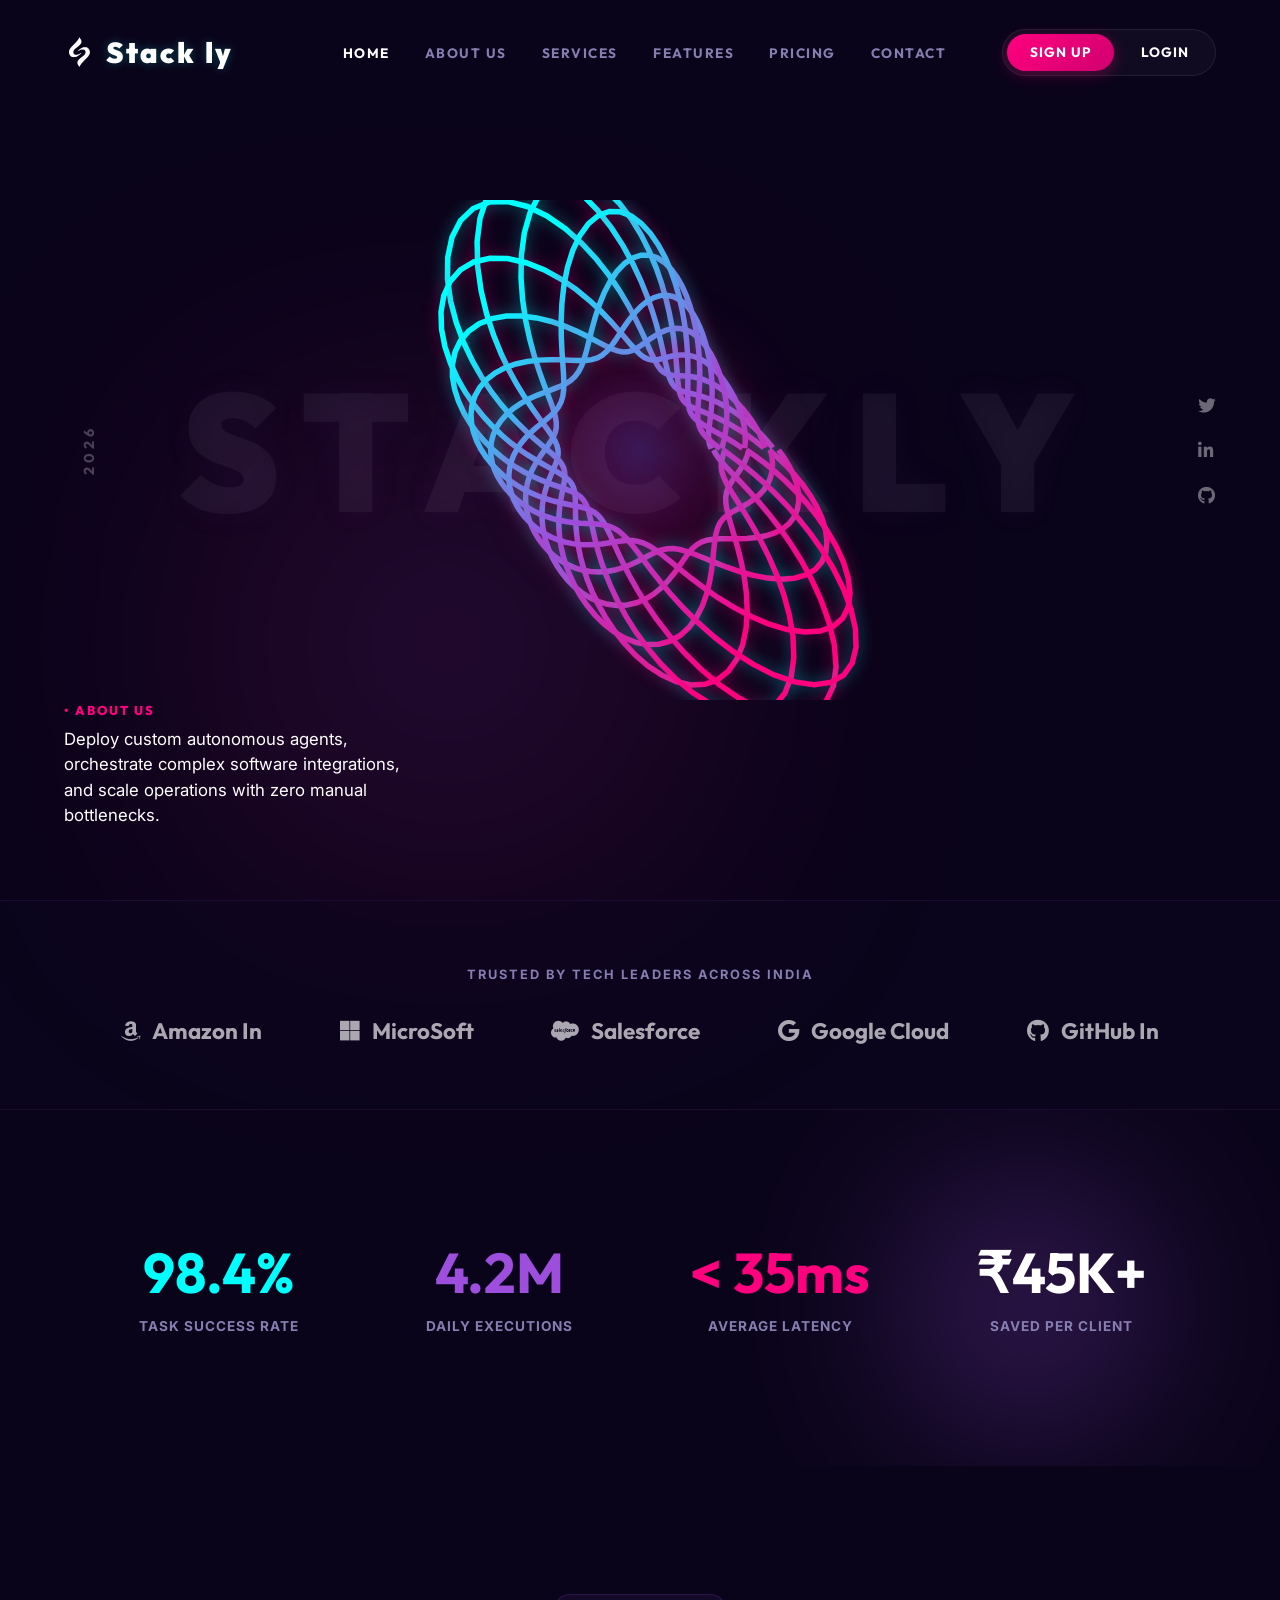
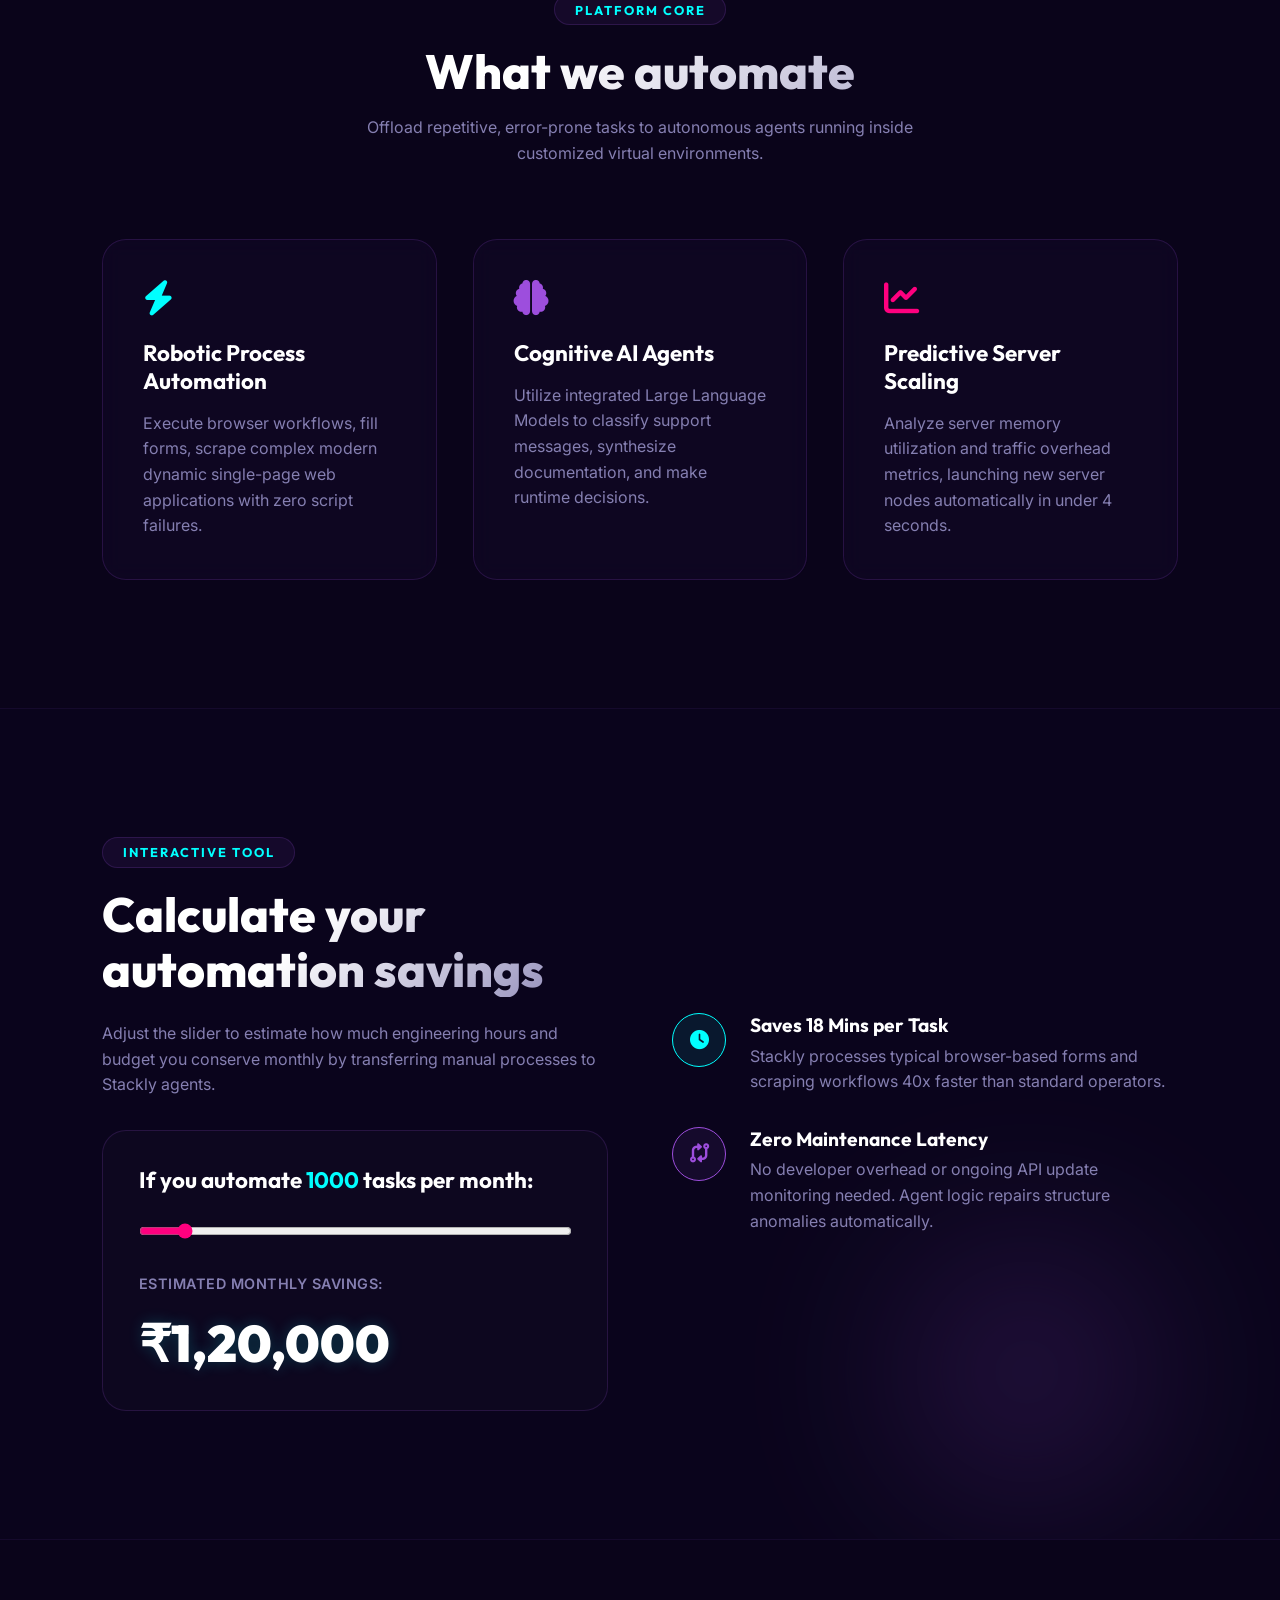
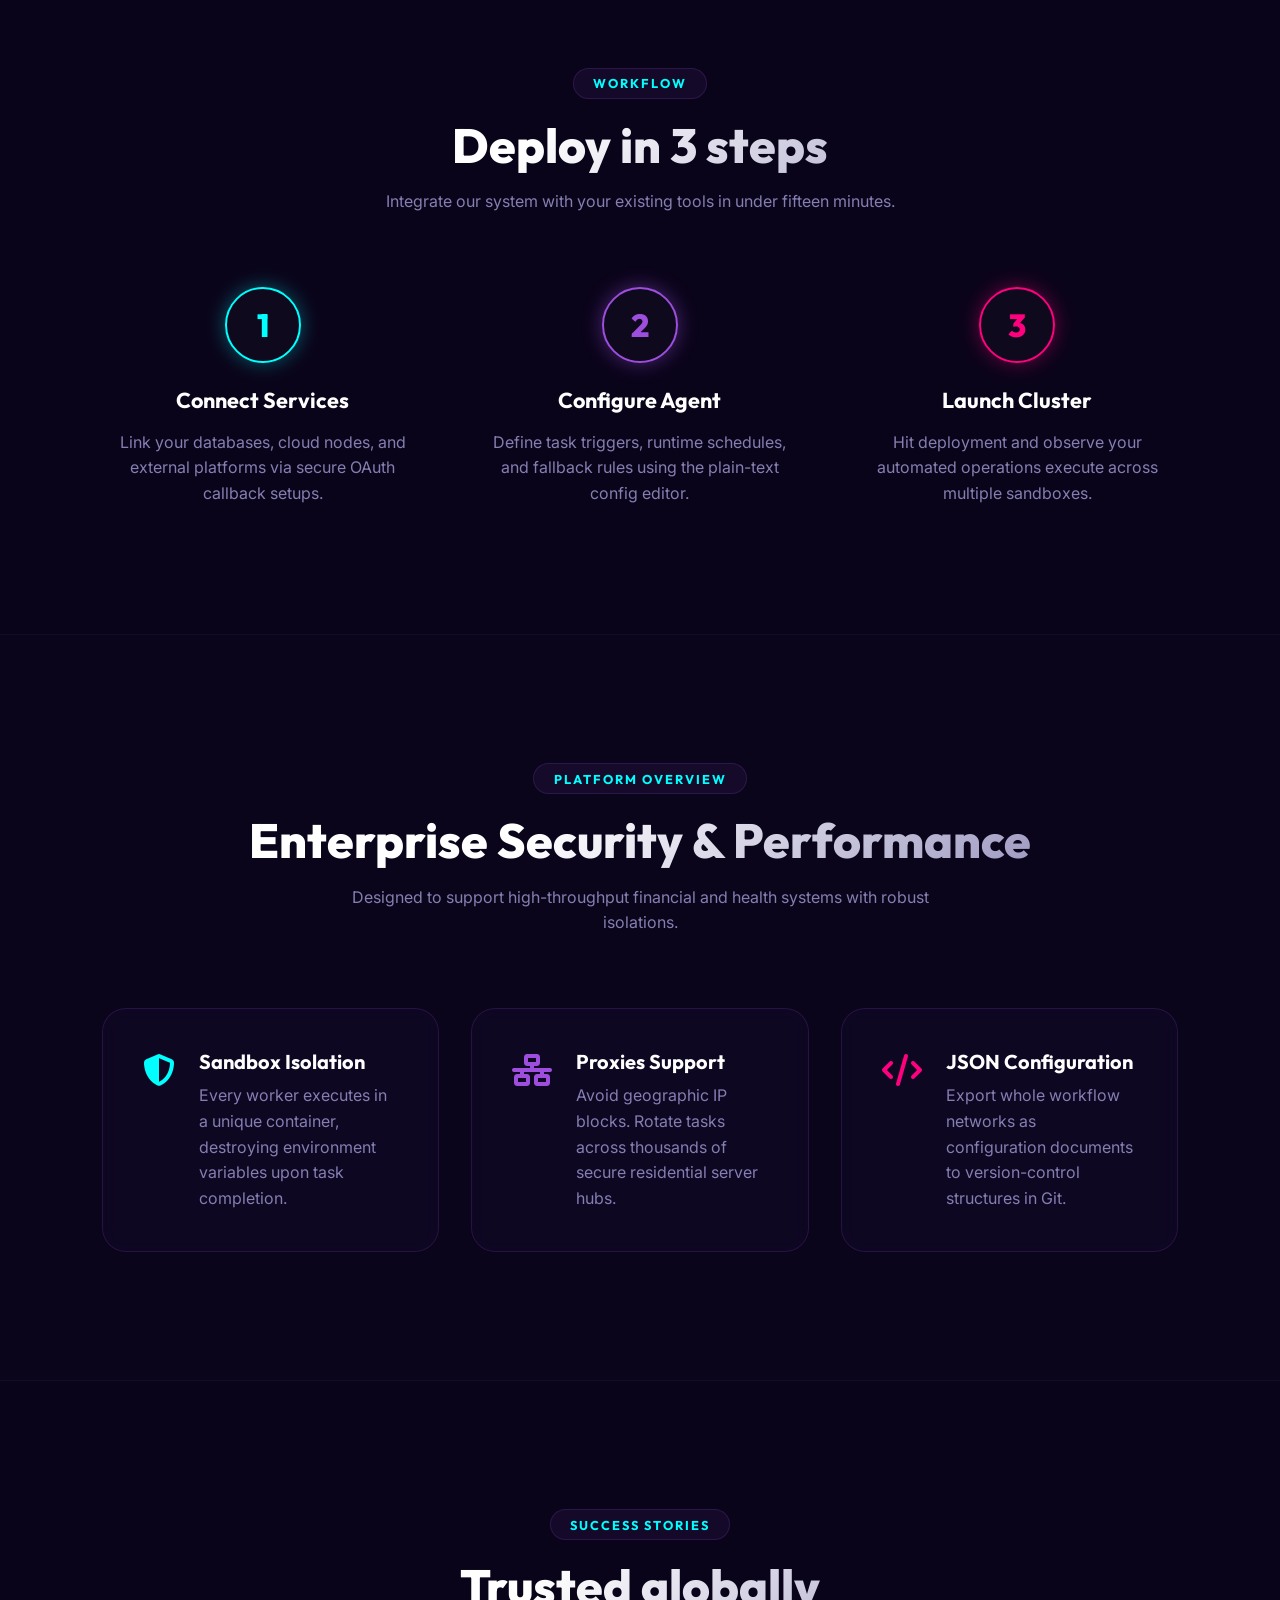
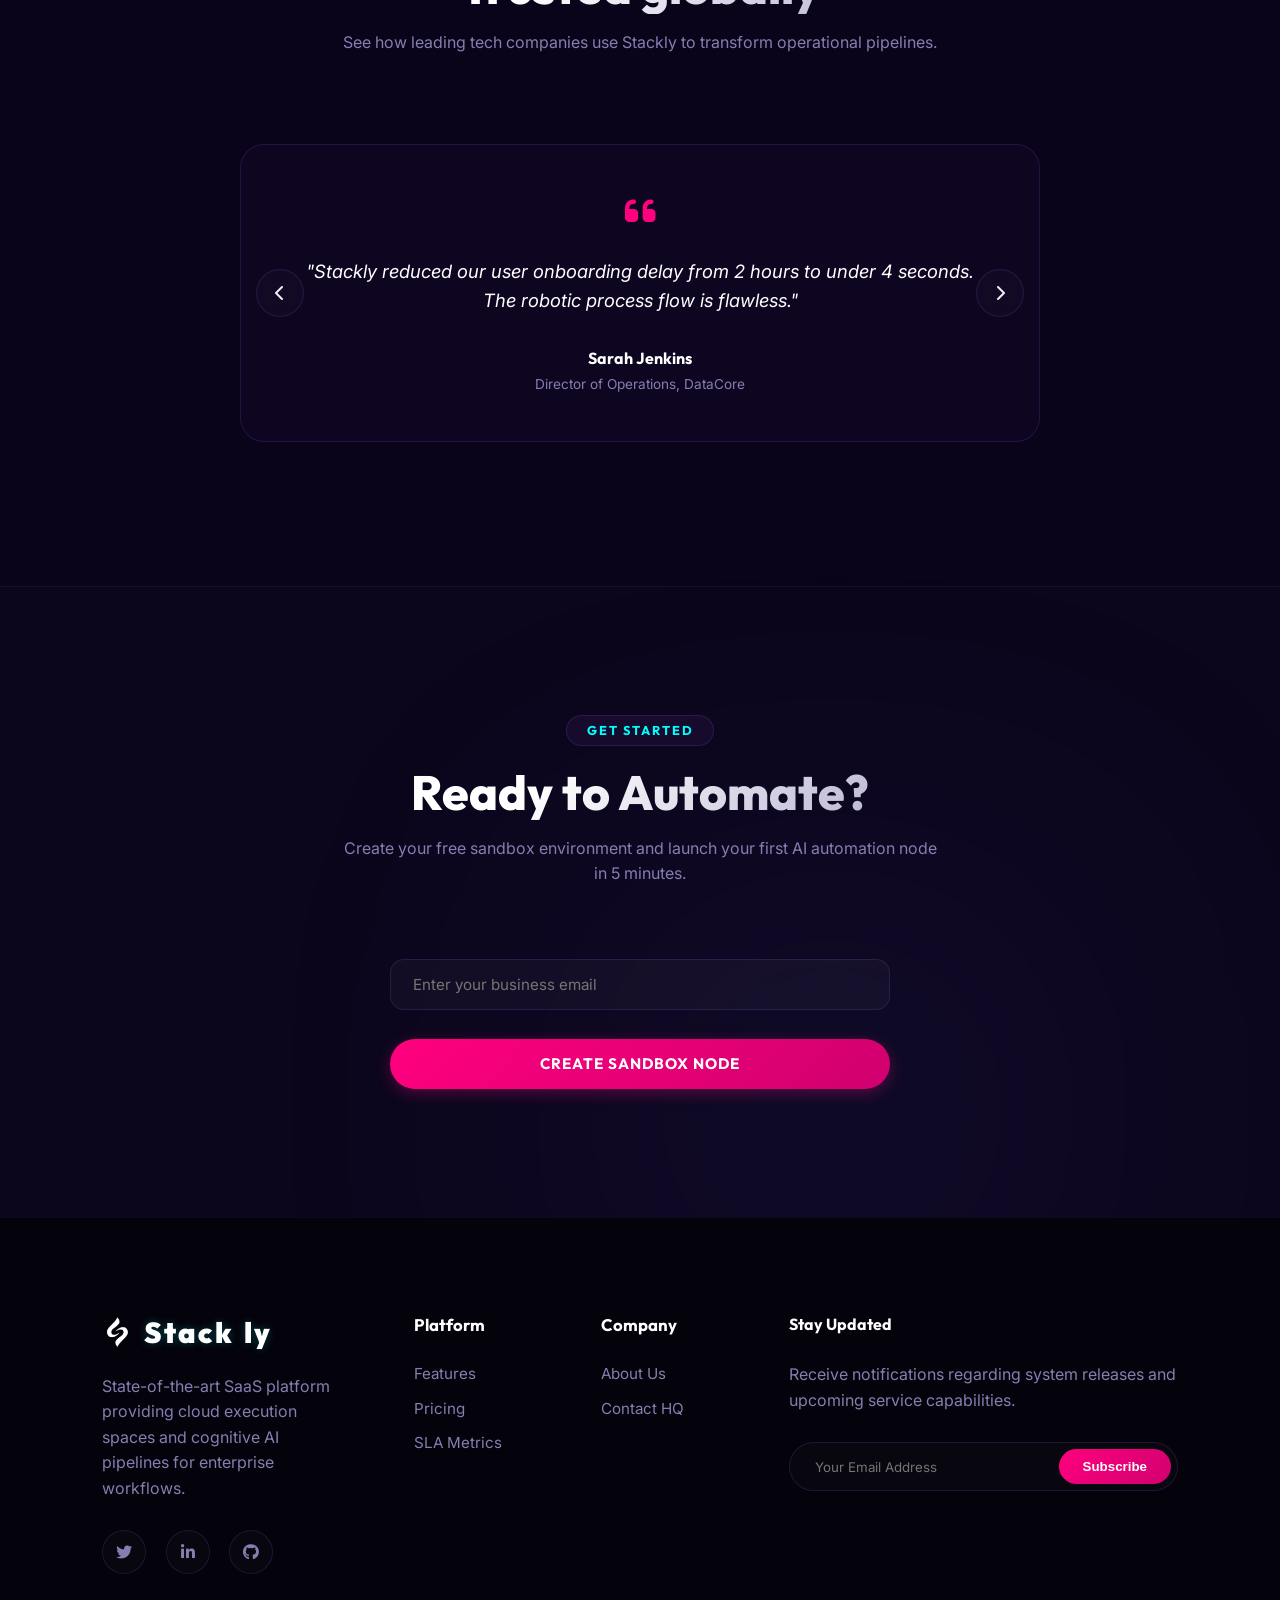
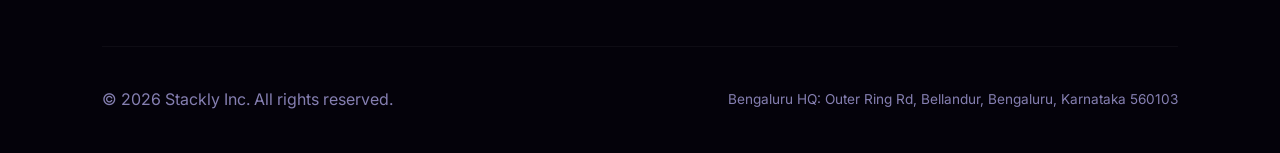
==== index.html @ f406e97b "initial" ====
<!DOCTYPE html>
<html lang="en">
<head>
    <meta charset="UTF-8">
    <meta name="viewport" content="width=device-width, initial-scale=1.0">
    <title>Stackly</title>
    <meta name="description" content="Deploy custom autonomous agents, orchestrate complex software integrations, and scale operations with zero manual bottlenecks.">
    <link rel="stylesheet" href="https://cdnjs.cloudflare.com/ajax/libs/font-awesome/6.4.0/css/all.min.css">
    <link rel="stylesheet" href="css/style.css">
</head>
<body>

    <!-- 1. Preloader Section -->
    <div id="preloader">
        <div class="loader-content">
            <div class="loader-logo"><img src="images/logo.webp" alt="Logo"> Stack<span>ly</span></div>
            <div class="loader-spinner"></div>
        </div>
    </div>

    <!-- Common Navigation Header (Mimicking screenshot navigation) -->
    <header>
        <a href="index.html" class="logo">
            <img src="images/logo.webp" alt="Logo">
            Stack<span>ly</span>
        </a>
        <nav>
            <ul class="nav-links">
                <li><a href="index.html" class="active">Home</a></li>
                <li><a href="about.html">About Us</a></li>
                <li><a href="services.html">Services</a></li>
                <li><a href="features.html">Features</a></li>
                <li><a href="pricing.html">Pricing</a></li>
                <li><a href="contact.html">Contact</a></li>
            </ul>
            <div class="nav-ctas-pill">
                <a href="signup.html" class="btn-pill btn-pill-primary">Sign Up</a>
                <a href="login.html" class="btn-pill btn-pill-secondary">Login</a>
            </div>
        </nav>
        <div class="menu-toggle">
            <i class="fas fa-bars"></i>
        </div>
    </header>

    <!-- 2. Hero Section (Replicating screenshot layout) -->
    <div class="hero-wrapper">
        <div class="hero-bg-text">Stackly</div>
        
        <div class="hero-canvas-container">
            <canvas id="sphere-canvas" style="width: 100%; height: 100%; max-width: 500px; max-height: 500px;"></canvas>
        </div>

        <div class="hero-year">2026</div>

        <div class="hero-socials">
            <a href="404.html"><i class="fa-brands fa-twitter"></i></a>
            <a href="404.html"><i class="fa-brands fa-linkedin-in"></i></a>
            <a href="404.html"><i class="fa-brands fa-github"></i></a>
        </div>

        <div class="hero-about-desc">
            <span>• About Us</span>
            <p>Deploy custom autonomous agents, orchestrate complex software integrations, and scale operations with zero manual bottlenecks.</p>
        </div>

       
    </div>

    <!-- 3. Partner Trust Logo Bar Section -->
    <section id="partners" style="padding: 4rem 8%; background: rgba(12, 7, 30, 0.4); border-top: 1px solid rgba(157, 78, 221, 0.1); border-bottom: 1px solid rgba(157, 78, 221, 0.1);">
        <p style="text-align: center; text-transform: uppercase; letter-spacing: 2px; font-size: 0.8rem; margin-bottom: 2rem; color: var(--text-muted); font-weight: 700;">Trusted by tech leaders across India</p>
        <div style="display: flex; justify-content: space-around; align-items: center; flex-wrap: wrap; gap: 2.5rem; opacity: 0.65;">
            <span style="font-size: 1.4rem; font-weight: 700; font-family: var(--font-outfit); color: #fff;"><i class="fa-brands fa-amazon" style="margin-right: 0.5rem;"></i> Amazon In</span>
            <span style="font-size: 1.4rem; font-weight: 700; font-family: var(--font-outfit); color: #fff;"><i class="fa-brands fa-microsoft" style="margin-right: 0.5rem;"></i> MicroSoft</span>
            <span style="font-size: 1.4rem; font-weight: 700; font-family: var(--font-outfit); color: #fff;"><i class="fa-brands fa-salesforce" style="margin-right: 0.5rem;"></i> Salesforce</span>
            <span style="font-size: 1.4rem; font-weight: 700; font-family: var(--font-outfit); color: #fff;"><i class="fa-brands fa-google" style="margin-right: 0.5rem;"></i> Google Cloud</span>
            <span style="font-size: 1.4rem; font-weight: 700; font-family: var(--font-outfit); color: #fff;"><i class="fa-brands fa-github" style="margin-right: 0.5rem;"></i> GitHub In</span>
        </div>
    </section>

    <!-- 4. Key Stats Counters Section -->
    <section id="stats">
        <div class="glow-dot" style="bottom: 10%; right: 10%; width: 250px; height: 250px;"></div>
        <div style="display: grid; grid-template-columns: repeat(auto-fit, minmax(200px, 1fr)); gap: 3rem; text-align: center;">
            <div>
                <h3 style="font-size: 3.5rem; color: var(--secondary); margin-bottom: 0.5rem;">98.4%</h3>
                <p style="text-transform: uppercase; font-size: 0.85rem; letter-spacing: 1px; color: var(--text-muted); font-weight: 700;">Task Success Rate</p>
            </div>
            <div>
                <h3 style="font-size: 3.5rem; color: var(--primary); margin-bottom: 0.5rem;">4.2M</h3>
                <p style="text-transform: uppercase; font-size: 0.85rem; letter-spacing: 1px; color: var(--text-muted); font-weight: 700;">Daily Executions</p>
            </div>
            <div>
                <h3 style="font-size: 3.5rem; color: var(--accent); margin-bottom: 0.5rem;">&lt; 35ms</h3>
                <p style="text-transform: uppercase; font-size: 0.85rem; letter-spacing: 1px; color: var(--text-muted); font-weight: 700;">Average Latency</p>
            </div>
            <div>
                <h3 style="font-size: 3.5rem; color: #ffffff; margin-bottom: 0.5rem;">₹45K+</h3>
                <p style="text-transform: uppercase; font-size: 0.85rem; letter-spacing: 1px; color: var(--text-muted); font-weight: 700;">Saved per Client</p>
            </div>
        </div>
    </section>

    <!-- 5. Core Capability Grid Section -->
    <section id="services">
        <div class="sec-title-wrap">
            <div class="subtitle-badge">Platform Core</div>
            <h2 class="sec-title">What we automate</h2>
            <p class="sec-desc">Offload repetitive, error-prone tasks to autonomous agents running inside customized virtual environments.</p>
        </div>
        <div style="display: grid; grid-template-columns: repeat(auto-fit, minmax(300px, 1fr)); gap: 2.2rem;">
            <div class="glass-card">
                <i class="fa-solid fa-bolt" style="font-size: 2.2rem; color: var(--secondary); margin-bottom: 1.5rem; display: block;"></i>
                <h3 style="margin-bottom: 1rem; font-size: 1.4rem;">Robotic Process Automation</h3>
                <p>Execute browser workflows, fill forms, scrape complex modern dynamic single-page web applications with zero script failures.</p>
            </div>
            <div class="glass-card">
                <i class="fa-solid fa-brain" style="font-size: 2.2rem; color: var(--primary); margin-bottom: 1.5rem; display: block;"></i>
                <h3 style="margin-bottom: 1rem; font-size: 1.4rem;">Cognitive AI Agents</h3>
                <p>Utilize integrated Large Language Models to classify support messages, synthesize documentation, and make runtime decisions.</p>
            </div>
            <div class="glass-card">
                <i class="fa-solid fa-chart-line" style="font-size: 2.2rem; color: var(--accent); margin-bottom: 1.5rem; display: block;"></i>
                <h3 style="margin-bottom: 1rem; font-size: 1.4rem;">Predictive Server Scaling</h3>
                <p>Analyze server memory utilization and traffic overhead metrics, launching new server nodes automatically in under 4 seconds.</p>
            </div>
        </div>
    </section>

    <!-- 6. Live ROI Calculator Section -->
    <section id="roi" style="background: rgba(12, 7, 30, 0.4); border-top: 1px solid rgba(157, 78, 221, 0.08); border-bottom: 1px solid rgba(157, 78, 221, 0.08);">
        <div class="glow-dot" style="bottom: 5%; right: 10%; width: 250px; height: 250px;"></div>
        <div style="display: grid; grid-template-columns: 1fr 1fr; gap: 4rem; align-items: center;" class="hero-grid">
            <div>
                <div class="subtitle-badge">Interactive Tool</div>
                <h2 class="sec-title" style="text-align: left; margin-bottom: 1.5rem;">Calculate your automation savings</h2>
                <p style="margin-bottom: 2rem;">Adjust the slider to estimate how much engineering hours and budget you conserve monthly by transferring manual processes to Stackly agents.</p>
                <div class="roi-container" style="background: rgba(255,255,255,0.015); border: 1px solid var(--border-color); border-radius: 24px; padding: 2.2rem;">
                    <h4 style="font-size: 1.4rem; margin-bottom: 0.5rem; font-family: var(--font-outfit);">If you automate <span id="tasks-count" style="color: var(--secondary);">1000</span> tasks per month:</h4>
                    <div style="margin: 1.8rem 0;" class="roi-slider-wrap">
                        <input type="range" min="100" max="10000" step="100" value="1000" class="roi-slider" id="roi-tasks" style="width: 100%; accent-color: var(--accent); cursor: pointer;">
                    </div>
                    <p style="margin-bottom: 1rem; font-size: 0.9rem; font-weight: 600; text-transform: uppercase; letter-spacing: 0.5px;">Estimated Monthly Savings:</p>
                    <div class="roi-result" id="roi-value" style="font-size: 3.2rem; font-weight: 900; color: #ffffff; text-shadow: 0 0 15px rgba(0, 255, 255, 0.2); font-family: var(--font-outfit);">₹1,20,000</div>
                </div>
            </div>
            <div style="display: flex; flex-direction: column; gap: 2rem;">
                <div style="display: flex; gap: 1.5rem; align-items: flex-start;">
                    <div style="width: 54px; height: 54px; border-radius: 50%; background: rgba(0, 255, 255, 0.08); border: 1px solid var(--secondary); display: flex; justify-content: center; align-items: center; flex-shrink: 0; color: var(--secondary); font-size: 1.2rem;"><i class="fa-solid fa-clock"></i></div>
                    <div>
                        <h4 style="margin-bottom: 0.4rem; font-size: 1.2rem; font-family: var(--font-outfit);">Saves 18 Mins per Task</h4>
                        <p>Stackly processes typical browser-based forms and scraping workflows 40x faster than standard operators.</p>
                    </div>
                </div>
                <div style="display: flex; gap: 1.5rem; align-items: flex-start;">
                    <div style="width: 54px; height: 54px; border-radius: 50%; background: rgba(157, 78, 221, 0.08); border: 1px solid var(--primary); display: flex; justify-content: center; align-items: center; flex-shrink: 0; color: var(--primary); font-size: 1.2rem;"><i class="fa-solid fa-code-compare"></i></div>
                    <div>
                        <h4 style="margin-bottom: 0.4rem; font-size: 1.2rem; font-family: var(--font-outfit);">Zero Maintenance Latency</h4>
                        <p>No developer overhead or ongoing API update monitoring needed. Agent logic repairs structure anomalies automatically.</p>
                    </div>
                </div>
            </div>
        </div>
    </section>

    <!-- 7. Integration Workflow Timeline Section -->
    <section id="timeline">
        <div class="sec-title-wrap">
            <div class="subtitle-badge">Workflow</div>
            <h2 class="sec-title">Deploy in 3 steps</h2>
            <p class="sec-desc">Integrate our system with your existing tools in under fifteen minutes.</p>
        </div>
        <div style="display: grid; grid-template-columns: repeat(auto-fit, minmax(250px, 1fr)); gap: 3.5rem; position: relative;">
            <div style="text-align: center; position: relative;">
                <div style="width: 76px; height: 76px; border-radius: 50%; background: rgba(255,255,255,0.02); border: 2px solid var(--secondary); display: flex; justify-content: center; align-items: center; font-size: 2rem; font-weight: 800; color: var(--secondary); margin: 0 auto 1.5rem; box-shadow: 0 0 20px var(--secondary-glow); font-family: var(--font-outfit);">1</div>
                <h3 style="margin-bottom: 1rem; font-size: 1.35rem;">Connect Services</h3>
                <p>Link your databases, cloud nodes, and external platforms via secure OAuth callback setups.</p>
            </div>
            <div style="text-align: center; position: relative;">
                <div style="width: 76px; height: 76px; border-radius: 50%; background: rgba(255,255,255,0.02); border: 2px solid var(--primary); display: flex; justify-content: center; align-items: center; font-size: 2rem; font-weight: 800; color: var(--primary); margin: 0 auto 1.5rem; box-shadow: 0 0 20px var(--primary-glow); font-family: var(--font-outfit);">2</div>
                <h3 style="margin-bottom: 1rem; font-size: 1.35rem;">Configure Agent</h3>
                <p>Define task triggers, runtime schedules, and fallback rules using the plain-text config editor.</p>
            </div>
            <div style="text-align: center; position: relative;">
                <div style="width: 76px; height: 76px; border-radius: 50%; background: rgba(255,255,255,0.02); border: 2px solid var(--accent); display: flex; justify-content: center; align-items: center; font-size: 2rem; font-weight: 800; color: var(--accent); margin: 0 auto 1.5rem; box-shadow: 0 0 20px var(--accent-glow); font-family: var(--font-outfit);">3</div>
                <h3 style="margin-bottom: 1rem; font-size: 1.35rem;">Launch Cluster</h3>
                <p>Hit deployment and observe your automated operations execute across multiple sandboxes.</p>
            </div>
        </div>
    </section>

    <!-- 8. Detailed Features Matrix Section -->
    <section id="features" style="background: rgba(12, 7, 30, 0.3); border-top: 1px solid rgba(157, 78, 221, 0.08); border-bottom: 1px solid rgba(157, 78, 221, 0.08);">
        <div class="sec-title-wrap">
            <div class="subtitle-badge">Platform Overview</div>
            <h2 class="sec-title">Enterprise Security & Performance</h2>
            <p class="sec-desc">Designed to support high-throughput financial and health systems with robust isolations.</p>
        </div>
        <div style="display: grid; grid-template-columns: repeat(auto-fit, minmax(280px, 1fr)); gap: 2rem;">
            <div class="glass-card" style="display: flex; gap: 1.5rem; align-items: flex-start;">
                <i class="fa-solid fa-shield-halved" style="font-size: 2rem; color: var(--secondary); padding-top: 0.3rem;"></i>
                <div>
                    <h4 style="margin-bottom: 0.6rem; font-size: 1.25rem; font-family: var(--font-outfit);">Sandbox Isolation</h4>
                    <p>Every worker executes in a unique container, destroying environment variables upon task completion.</p>
                </div>
            </div>
            <div class="glass-card" style="display: flex; gap: 1.5rem; align-items: flex-start;">
                <i class="fa-solid fa-network-wired" style="font-size: 2rem; color: var(--primary); padding-top: 0.3rem;"></i>
                <div>
                    <h4 style="margin-bottom: 0.6rem; font-size: 1.25rem; font-family: var(--font-outfit);">Proxies Support</h4>
                    <p>Avoid geographic IP blocks. Rotate tasks across thousands of secure residential server hubs.</p>
                </div>
            </div>
            <div class="glass-card" style="display: flex; gap: 1.5rem; align-items: flex-start;">
                <i class="fa-solid fa-code" style="font-size: 2rem; color: var(--accent); padding-top: 0.3rem;"></i>
                <div>
                    <h4 style="margin-bottom: 0.6rem; font-size: 1.25rem; font-family: var(--font-outfit);">JSON Configuration</h4>
                    <p>Export whole workflow networks as configuration documents to version-control structures in Git.</p>
                </div>
            </div>
        </div>
    </section>

    <!-- 9. Success Stories (Carousel Section) -->
    <section id="testimonials">
        <div class="sec-title-wrap">
            <div class="subtitle-badge">Success Stories</div>
            <h2 class="sec-title">Trusted globally</h2>
            <p class="sec-desc">See how leading tech companies use Stackly to transform operational pipelines.</p>
        </div>
        <div class="carousel-container" style="position: relative; max-width: 800px; margin: 0 auto; overflow: hidden; padding: 1rem 0;">
            <div class="carousel-track" style="display: flex; transition: transform 0.5s cubic-bezier(0.4, 0, 0.2, 1); gap: 20px;">
                <div class="testimonial-card" style="flex: 0 0 100%; background: rgba(20, 12, 45, 0.4); border: 1px solid var(--border-color); border-radius: 24px; padding: 3rem; text-align: center; position: relative; backdrop-filter: blur(10px);">
                    <i class="fa-solid fa-quote-left" style="font-size: 2.2rem; color: var(--accent); margin-bottom: 1.8rem;"></i>
                    <p style="font-size: 1.15rem; margin-bottom: 2rem; font-style: italic; line-height: 1.6; color: #fff;">"Stackly reduced our user onboarding delay from 2 hours to under 4 seconds. The robotic process flow is flawless."</p>
                    <h4 style="margin-bottom: 0.3rem; font-family: var(--font-outfit);">Sarah Jenkins</h4>
                    <span style="font-size: 0.85rem; color: var(--text-muted);">Director of Operations, DataCore</span>
                </div>
                <div class="testimonial-card" style="flex: 0 0 100%; background: rgba(20, 12, 45, 0.4); border: 1px solid var(--border-color); border-radius: 24px; padding: 3rem; text-align: center; position: relative; backdrop-filter: blur(10px);">
                    <i class="fa-solid fa-quote-left" style="font-size: 2.2rem; color: var(--accent); margin-bottom: 1.8rem;"></i>
                    <p style="font-size: 1.15rem; margin-bottom: 2rem; font-style: italic; line-height: 1.6; color: #fff;">"The predictive scaling feature alone saved us thousands of dollars in server cost overruns. It operates in pure autonomous mode."</p>
                    <h4 style="margin-bottom: 0.3rem; font-family: var(--font-outfit);">Marcus Chen</h4>
                    <span style="font-size: 0.85rem; color: var(--text-muted);">CTO, BlockTech</span>
                </div>
            </div>
            <div class="carousel-btn prev" style="position: absolute; top: 50%; left: 1rem; transform: translateY(-50%); width: 48px; height: 48px; border-radius: 50%; background: rgba(255,255,255,0.02); border: 1px solid var(--border-color); display: flex; justify-content: center; align-items: center; cursor: pointer; color: var(--text-main); backdrop-filter: blur(5px);"><i class="fas fa-chevron-left"></i></div>
            <div class="carousel-btn next" style="position: absolute; top: 50%; right: 1rem; transform: translateY(-50%); width: 48px; height: 48px; border-radius: 50%; background: rgba(255,255,255,0.02); border: 1px solid var(--border-color); display: flex; justify-content: center; align-items: center; cursor: pointer; color: var(--text-main); backdrop-filter: blur(5px);"><i class="fas fa-chevron-right"></i></div>
        </div>
    </section>

    <!-- 10. Final CTA Section -->
    <section id="cta" style="background: rgba(12, 7, 30, 0.6); border-top: 1px solid rgba(157, 78, 221, 0.1);">
        <div class="sec-title-wrap">
            <div class="subtitle-badge">Get Started</div>
            <h2 class="sec-title">Ready to Automate?</h2>
            <p class="sec-desc">Create your free sandbox environment and launch your first AI automation node in 5 minutes.</p>
        </div>
        <div style="max-width: 500px; margin: 0 auto;">
            <form data-action="signup.html">
                <div class="form-group">
                    <input type="email" placeholder="Enter your business email" class="form-control" required>
                </div>
                <button type="submit" class="btn btn-primary" style="width: 100%; padding: 0.95rem; border-radius: 50px;">Create Sandbox Node</button>
            </form>
        </div>
    </section>

    <!-- Common Footer -->
    <footer>
        <div class="footer-grid">
            <div class="footer-info">
                <a href="index.html" class="logo">
                    <img src="images/logo.webp" alt="Logo">
                    Stack<span>ly</span>
                </a>
                <p>State-of-the-art SaaS platform providing cloud execution spaces and cognitive AI pipelines for enterprise workflows.</p>
                <div class="social-icons">
                    <a href="#"><i class="fa-brands fa-twitter"></i></a>
                    <a href="#"><i class="fa-brands fa-linkedin-in"></i></a>
                    <a href="#"><i class="fa-brands fa-github"></i></a>
                </div>
            </div>
            <div class="footer-links">
                <h4>Platform</h4>
                <ul>
                    <li><a href="features.html">Features</a></li>
                    <li><a href="pricing.html">Pricing</a></li>
                    <li><a href="services.html">SLA Metrics</a></li>
                </ul>
            </div>
            <div class="footer-links">
                <h4>Company</h4>
                <ul>
                    <li><a href="about.html">About Us</a></li>
                    <li><a href="contact.html">Contact HQ</a></li>
                </ul>
            </div>
            <div class="footer-newsletter">
                <h4>Stay Updated</h4>
                <p>Receive notifications regarding system releases and upcoming service capabilities.</p>
                <form class="newsletter-form">
                    <input type="email" placeholder="Your Email Address" required>
                    <button type="submit">Subscribe</button>
                </form>
            </div>
        </div>
        <div class="footer-bottom">
            <p>&copy; 2026 Stackly Inc. All rights reserved.</p>
            <p style="font-size: 0.85rem;">Bengaluru HQ: Outer Ring Rd, Bellandur, Bengaluru, Karnataka 560103</p>
        </div>
    </footer>

    <!-- Scripts -->
    <script src="js/main.js"></script>
</body>
</html>
---- css/style.css ----
@import url('https://fonts.googleapis.com/css2?family=Inter:wght@300;400;500;600;700&family=Outfit:wght@400;500;600;700;800;900&display=swap');

:root {
    --bg-dark: #0a041a; /* Extremely deep violet-black from screenshot */
    --bg-card: rgba(22, 14, 52, 0.45);
    --bg-card-hover: rgba(35, 20, 75, 0.65);
    --primary: #9d4edd;
    --primary-glow: rgba(157, 78, 221, 0.45);
    --secondary: #00ffff;
    --secondary-glow: rgba(0, 255, 255, 0.35);
    --accent: #ff007f; /* Hot pink from buttons/accents */
    --accent-glow: rgba(255, 0, 127, 0.4);
    --text-main: #f3f0fc;
    --text-muted: #857fb1; /* Muted violet-gray */
    --text-dark: #0a061d;
    --border-color: rgba(157, 78, 221, 0.18);
    --border-hover: rgba(255, 0, 127, 0.4);
    --font-outfit: 'Outfit', sans-serif;
    --font-inter: 'Inter', sans-serif;
    --transition: all 0.4s cubic-bezier(0.25, 0.8, 0.25, 1);
}

/* Reset */
* {
    margin: 0;
    padding: 0;
    box-sizing: border-box;
    scroll-behavior: smooth;
}

html, body {
    overflow-x: hidden;
    width: 100%;
    margin: 0;
    padding: 0;
}

body {
    background-color: var(--bg-dark);
    color: var(--text-main);
    font-family: var(--font-inter);
    position: relative;
}

/* Typography Resets */
h1, h2, h3, h4, h5, h6 {
    font-family: var(--font-outfit);
    font-weight: 700;
    line-height: 1.25;
    color: #ffffff;
}

p {
    line-height: 1.6;
    color: var(--text-muted);
    font-size: 1rem;
}

a, a:hover, a:focus, a:active {
    text-decoration: none !important;
    color: inherit;
    transition: var(--transition);
}

/* Gorgeous fluid abstract background shapes (mimicking the screenshot) */
body::before {
    content: '';
    position: absolute;
    top: 5%;
    left: 10%;
    width: 50%;
    height: 70vh;
    background: radial-gradient(circle, rgba(157, 78, 221, 0.18) 0%, rgba(255, 0, 127, 0.08) 50%, transparent 100%);
    filter: blur(120px);
    z-index: -1;
    pointer-events: none;
}

body::after {
    content: '';
    position: absolute;
    bottom: 5%;
    right: 10%;
    width: 50%;
    height: 70vh;
    background: radial-gradient(circle, rgba(0, 255, 255, 0.1) 0%, rgba(138, 43, 226, 0.12) 50%, transparent 100%);
    filter: blur(120px);
    z-index: -1;
    pointer-events: none;
}

/* Preloader */
#preloader {
    position: fixed;
    top: 0;
    left: 0;
    width: 100%;
    height: 100%;
    background-color: var(--bg-dark);
    display: flex;
    justify-content: center;
    align-items: center;
    z-index: 9999;
    transition: opacity 0.5s ease, visibility 0.5s ease;
}

.loader-content {
    text-align: center;
}

.loader-logo {
    display: inline-flex;
    align-items: center;
    gap: 0.8rem;
    font-family: var(--font-outfit);
    font-size: 2.8rem;
    font-weight: 900;
    color: #ffffff;
    margin-bottom: 1.5rem;
    letter-spacing: 3px;
    text-shadow: 0 0 20px rgba(0, 255, 255, 0.35);
}

.loader-logo span {
    color: #ffffff;
}

.loader-spinner {
    width: 60px;
    height: 60px;
    border: 3px solid rgba(157, 78, 221, 0.1);
    border-radius: 50%;
    border-top-color: var(--accent);
    border-bottom-color: var(--secondary);
    animation: spin 1s cubic-bezier(0.5, 0.1, 0.5, 0.9) infinite;
    margin: 0 auto;
}

@keyframes spin {
    0% { transform: rotate(0deg); }
    100% { transform: rotate(360deg); }
}

/* Common Header Styles */
header {
    position: fixed;
    top: 0;
    left: 0;
    width: 100%;
    z-index: 1000;
    padding: 1.8rem 5%;
    display: flex;
    justify-content: space-between;
    align-items: center;
    background: transparent;
    transition: var(--transition);
}

header.scrolled {
    padding: 1.2rem 5%;
    background: rgba(10, 4, 26, 0.85);
    backdrop-filter: blur(15px);
    -webkit-backdrop-filter: blur(15px);
    border-bottom: 1px solid rgba(157, 78, 221, 0.1);
}

.logo {
    display: inline-flex;
    align-items: center;
    gap: 0.6rem;
    font-family: var(--font-outfit);
    font-size: 1.8rem;
    font-weight: 900;
    letter-spacing: 2px;
    color: #ffffff;
    text-shadow: 0 0 10px rgba(0, 255, 255, 0.25);
}

.logo span {
    color: #ffffff;
}

.logo img {
    width: 32px;
    height: 32px;
    object-fit: contain;
    display: block;
    filter: brightness(0) invert(1);
}

.loader-logo img {
    width: 48px;
    height: 48px;
    object-fit: contain;
    display: block;
    filter: brightness(0) invert(1);
}

nav {
    display: flex;
    align-items: center;
    gap: 3.5rem;
}

.nav-links {
    display: flex;
    list-style: none;
    gap: 2.2rem;
}

.nav-links a {
    font-size: 0.85rem;
    font-weight: 700;
    font-family: var(--font-outfit);
    color: var(--text-muted);
    text-transform: uppercase;
    letter-spacing: 1.5px;
    position: relative;
    padding: 0.5rem 0;
}

.nav-links a:hover,
.nav-links a.active {
    color: #ffffff;
}

/* Pill CTA Buttons container mimicking the screenshot */
.nav-ctas-pill {
    display: flex;
    background: rgba(255, 255, 255, 0.03);
    border: 1px solid rgba(255, 255, 255, 0.08);
    border-radius: 50px;
    padding: 0.25rem;
    gap: 0.25rem;
}

.btn-pill {
    padding: 0.6rem 1.4rem;
    border-radius: 50px;
    font-family: var(--font-outfit);
    font-size: 0.85rem;
    font-weight: 700;
    cursor: pointer;
    border: none;
    transition: var(--transition);
    text-transform: uppercase;
    letter-spacing: 1px;
}

.btn-pill-primary {
    background: linear-gradient(135deg, var(--accent), #d0006f);
    color: #ffffff;
    box-shadow: 0 4px 15px rgba(255, 0, 127, 0.3);
}

.btn-pill-primary:hover {
    transform: scale(1.03);
    box-shadow: 0 6px 20px rgba(255, 0, 127, 0.5);
}

.btn-pill-secondary {
    background: transparent;
    color: #ffffff;
}

.btn-pill-secondary:hover {
    background: rgba(255, 255, 255, 0.05);
}

/* Styled General Buttons */
.btn {
    display: inline-flex;
    align-items: center;
    justify-content: center;
    padding: 0.8rem 1.8rem;
    border-radius: 50px;
    font-family: var(--font-outfit);
    font-size: 0.95rem;
    font-weight: 700;
    cursor: pointer;
    transition: var(--transition);
    border: none;
    text-transform: uppercase;
    letter-spacing: 1px;
}

.btn-secondary {
    background: transparent;
    color: #ffffff;
    border: 1px solid var(--border-color);
}

.btn-secondary:hover {
    border-color: var(--secondary);
    box-shadow: 0 0 15px var(--secondary-glow);
}

.btn-primary {
    background: linear-gradient(135deg, var(--accent), #d0006f);
    color: white;
    box-shadow: 0 4px 15px rgba(255, 0, 127, 0.3);
}

.btn-primary:hover {
    transform: translateY(-2px);
    box-shadow: 0 6px 20px rgba(255, 0, 127, 0.5);
}

.menu-toggle {
    display: none;
    font-size: 1.5rem;
    color: #ffffff;
    cursor: pointer;
    position: relative;
    z-index: 1000;
}

/* Reference Hero Layout (Exactly mimicking screenshot) */
.hero-wrapper {
    position: relative;
    width: 100%;
    height: 100vh;
    min-height: 600px;
    overflow: hidden;
    display: flex;
    justify-content: center;
    align-items: center;
}

.hero-bg-text {
    position: absolute;
    font-size: 13vw;
    font-family: var(--font-outfit);
    font-weight: 900;
    color: rgba(255, 255, 255, 0.05);
    letter-spacing: 0.15em;
    text-transform: uppercase;
    top: 50%;
    left: 50%;
    transform: translate(-50%, -50%);
    z-index: 1;
    pointer-events: none;
    white-space: nowrap;
    text-shadow: 0 0 35px rgba(157, 78, 221, 0.05);
    user-select: none;
}

/* Overlapping central fluid canvas */
.hero-canvas-container {
    position: absolute;
    width: 100%;
    height: 100%;
    z-index: 2;
    display: flex;
    justify-content: center;
    align-items: center;
    pointer-events: none;
}

.hero-canvas-container canvas {
    pointer-events: auto;
}

/* Floating Elements around margins */
.hero-year {
    position: absolute;
    left: 5%;
    top: 50%;
    transform: translateY(-50%) rotate(-90deg);
    font-family: var(--font-outfit);
    font-size: 0.9rem;
    font-weight: 700;
    letter-spacing: 4px;
    color: rgba(255, 255, 255, 0.25);
    z-index: 3;
    pointer-events: none;
}

.hero-socials {
    position: absolute;
    right: 5%;
    top: 50%;
    transform: translateY(-50%);
    display: flex;
    flex-direction: column;
    gap: 1.5rem;
    z-index: 3;
}

.hero-socials a {
    color: rgba(255, 255, 255, 0.4);
    font-size: 1.1rem;
    transition: var(--transition);
}

.hero-socials a:hover {
    color: #ffffff;
    transform: scale(1.2);
}

.hero-about-desc {
    position: absolute;
    left: 5%;
    bottom: 8%;
    max-width: 350px;
    z-index: 3;
    text-align: left;
}

.hero-about-desc span {
    display: block;
    font-family: var(--font-outfit);
    font-size: 0.8rem;
    font-weight: 800;
    text-transform: uppercase;
    letter-spacing: 2px;
    color: var(--accent);
    margin-bottom: 0.6rem;
}

.hero-about-desc p {
    font-family: var(--font-inter);
    font-size: 1.05rem;
    color: #ffffff;
    line-height: 1.5;
}

/* Glass pill button for Watch Tutorial */
.hero-tutorial-btn {
    position: absolute;
    right: 5%;
    bottom: 8%;
    z-index: 3;
}

.btn-glass-pill {
    display: inline-flex;
    align-items: center;
    gap: 0.8rem;
    padding: 0.7rem 1.6rem;
    background: rgba(255, 255, 255, 0.04);
    border: 1px solid rgba(255, 255, 255, 0.08);
    border-radius: 50px;
    color: #ffffff;
    font-family: var(--font-outfit);
    font-size: 0.85rem;
    font-weight: 700;
    text-transform: uppercase;
    letter-spacing: 1px;
    backdrop-filter: blur(10px);
    -webkit-backdrop-filter: blur(10px);
    transition: var(--transition);
}

.btn-glass-pill:hover {
    background: rgba(255, 255, 255, 0.08);
    border-color: var(--accent);
    transform: translateY(-2px);
    box-shadow: 0 0 15px rgba(255, 0, 127, 0.2);
}

.btn-glass-pill i {
    color: var(--accent);
    font-size: 0.8rem;
}

/* General Sections Styling */
section {
    padding: 8rem 8%;
    position: relative;
    overflow: hidden;
}

.sec-title-wrap {
    text-align: center;
    margin-bottom: 4.5rem;
}

.subtitle-badge {
    display: inline-block;
    padding: 0.4rem 1.2rem;
    border-radius: 50px;
    background: rgba(157, 78, 221, 0.08);
    border: 1px solid var(--border-color);
    color: var(--secondary);
    font-family: var(--font-outfit);
    font-size: 0.8rem;
    font-weight: 700;
    text-transform: uppercase;
    letter-spacing: 2px;
    margin-bottom: 1.2rem;
}

.sec-title {
    font-size: 3rem;
    font-weight: 800;
    line-height: 1.15;
    background: linear-gradient(135deg, #ffffff 40%, var(--text-muted));
    -webkit-background-clip: text;
    -webkit-text-fill-color: transparent;
    margin-bottom: 1rem;
}

.sec-desc {
    max-width: 600px;
    margin: 0 auto;
    color: var(--text-muted);
}

/* Glass Cards */
.glass-card {
    background: rgba(20, 12, 45, 0.4);
    border: 1px solid var(--border-color);
    border-radius: 24px;
    padding: 2.5rem;
    backdrop-filter: blur(10px);
    -webkit-backdrop-filter: blur(10px);
    transition: var(--transition);
}

.glass-card:hover {
    background: rgba(35, 20, 75, 0.55);
    border-color: var(--border-hover);
    transform: translateY(-6px);
    box-shadow: 0 20px 40px rgba(255, 0, 127, 0.05);
}

/* Glow details */
.glow-dot {
    position: absolute;
    border-radius: 50%;
    background: var(--primary);
    filter: blur(90px);
    z-index: -1;
    pointer-events: none;
    opacity: 0.3;
}

/* Form controls */
.form-group {
    margin-bottom: 1.8rem;
}

.form-group label {
    display: block;
    font-size: 0.85rem;
    font-weight: 600;
    color: var(--text-muted);
    margin-bottom: 0.6rem;
    letter-spacing: 0.5px;
}

.form-control {
    width: 100%;
    background: rgba(255, 255, 255, 0.03);
    border: 1px solid var(--border-color);
    color: #ffffff;
    padding: 0.95rem 1.4rem;
    border-radius: 14px;
    outline: none;
    font-family: var(--font-inter);
    font-size: 0.95rem;
    transition: var(--transition);
}

.form-control:focus {
    border-color: var(--accent);
    box-shadow: 0 0 15px rgba(255, 0, 127, 0.15);
    background: rgba(255, 255, 255, 0.05);
}

.error-message {
    color: var(--accent);
    font-size: 0.8rem;
    margin-top: 0.5rem;
    display: none;
}

/* Footer */
footer {
    background: #04020a;
    border-top: 1px solid rgba(157, 78, 221, 0.08);
    padding: 6rem 8% 2.5rem;
    position: relative;
    overflow: hidden;
}

.footer-grid {
    display: grid;
    grid-template-columns: 2fr 1fr 1fr 2fr;
    gap: 4rem;
    margin-bottom: 4.5rem;
}

.footer-info .logo {
    margin-bottom: 1.5rem;
}

.footer-info p {
    margin-bottom: 1.8rem;
    max-width: 320px;
}

.social-icons {
    display: flex;
    gap: 1.2rem;
}

.social-icons a {
    width: 44px;
    height: 44px;
    border-radius: 50%;
    background: rgba(255, 255, 255, 0.02);
    border: 1px solid var(--border-color);
    display: flex;
    justify-content: center;
    align-items: center;
    color: var(--text-muted);
}

.social-icons a:hover {
    color: #ffffff;
    border-color: var(--accent);
    background: rgba(255, 0, 127, 0.05);
}

.footer-links h4 {
    color: #ffffff;
    margin-bottom: 1.8rem;
    font-size: 1.05rem;
    font-family: var(--font-outfit);
}

.footer-links ul {
    list-style: none;
}

.footer-links ul li {
    margin-bottom: 0.9rem;
}

.footer-links ul li a {
    color: var(--text-muted);
    font-size: 0.95rem;
}

.footer-links ul li a:hover {
    color: #ffffff;
    padding-left: 6px;
}

.footer-newsletter h4 {
    margin-bottom: 1.8rem;
}

.footer-newsletter p {
    margin-bottom: 1.8rem;
}

.newsletter-form {
    display: flex;
    gap: 0.6rem;
    background: rgba(255, 255, 255, 0.02);
    border: 1px solid var(--border-color);
    padding: 0.35rem;
    border-radius: 50px;
}

.newsletter-form input {
    background: transparent;
    border: none;
    outline: none;
    color: #ffffff;
    padding: 0.6rem 1.2rem;
    flex-grow: 1;
    font-family: var(--font-inter);
    min-width: 0;
}

.newsletter-form button {
    background: linear-gradient(135deg, var(--accent), #d0006f);
    color: #ffffff;
    font-weight: 700;
    border-radius: 50px;
    padding: 0.6rem 1.5rem;
    border: none;
    cursor: pointer;
    transition: var(--transition);
}

.newsletter-form button:hover {
    box-shadow: 0 0 15px var(--accent-glow);
}

.footer-bottom {
    display: flex;
    justify-content: space-between;
    align-items: center;
    padding-top: 2.5rem;
    border-top: 1px solid rgba(255, 255, 255, 0.04);
    color: var(--text-muted);
    font-size: 0.9rem;
}

/* 404 Styling */
.err-section {
    display: flex;
    justify-content: center;
    align-items: center;
    min-height: 100vh;
    text-align: center;
    padding-top: 10rem;
}

.err-container h1 {
    font-size: 9rem;
    line-height: 1;
    background: linear-gradient(135deg, var(--secondary), var(--accent), var(--primary));
    -webkit-background-clip: text;
    -webkit-text-fill-color: transparent;
    margin-bottom: 1.5rem;
    font-weight: 900;
    animation: text-pulse 4s infinite alternate;
}

@keyframes text-pulse {
    0% { filter: drop-shadow(0 0 15px rgba(0, 255, 255, 0.35)); }
    100% { filter: drop-shadow(0 0 35px rgba(255, 0, 127, 0.6)); }
}

.err-container h2 {
    font-size: 2.4rem;
    margin-bottom: 1rem;
}

.err-container p {
    margin-bottom: 3rem;
    max-width: 500px;
    margin-left: auto;
    margin-right: auto;
}

/* Responsive Scaling down to 320px screen width */

@media (max-width: 1200px) {
    header {
        padding: 1.5rem 6%;
    }
    .footer-grid {
        grid-template-columns: 1fr 1fr;
        gap: 3rem;
    }
}

@media (max-width: 991px) {
    section {
        padding: 6.5rem 6%;
    }
    .sec-title {
        font-size: 2.4rem;
    }
    nav {
        display: none;
    }
    .menu-toggle {
        display: block;
    }
    
    /* Mobile nav overlay */
    header nav.active {
        display: flex;
        flex-direction: column;
        justify-content: center;
        align-items: center;
        position: fixed;
        top: 0;
        left: 0;
        width: 100%;
        height: 100vh;
        background: rgba(10, 4, 26, 0.98);
        backdrop-filter: blur(25px);
        -webkit-backdrop-filter: blur(25px);
        z-index: 999;
        gap: 3.5rem;
        animation: slideInMenu 0.45s cubic-bezier(0.25, 0.8, 0.25, 1) forwards;
    }
    
    header nav.active .nav-links {
        flex-direction: column;
        align-items: center;
        gap: 2.2rem;
    }
    
    header nav.active .nav-links a {
        font-size: 1.4rem;
    }
    
    header nav.active .nav-ctas-pill {
        flex-direction: column;
        width: 80%;
        background: transparent;
        border: none;
        gap: 1rem;
    }
    
    header nav.active .nav-ctas-pill .btn-pill {
        width: 100%;
        padding: 0.9rem;
        text-align: center;
    }
    
    header nav.active .nav-ctas-pill .btn-pill-secondary {
        border: 1px solid rgba(255, 255, 255, 0.1);
        border-radius: 50px;
    }
    
    /* Realign hero for tablets */
    .hero-bg-text {
        font-size: 15vw;
    }
    .hero-about-desc {
        left: 6%;
        bottom: 12%;
    }
    .hero-tutorial-btn {
        right: 6%;
        bottom: 12%;
    }
}

@keyframes slideInMenu {
    from { opacity: 0; transform: translateY(-30px); }
    to { opacity: 1; transform: translateY(0); }
}

@media (max-width: 768px) {
    .footer-grid {
        grid-template-columns: 1fr;
        gap: 2.5rem;
    }
    .footer-bottom {
        flex-direction: column;
        gap: 1.2rem;
        text-align: center;
    }
    .hero-year {
        display: none;
    }
    .hero-socials {
        display: none;
    }
    .hero-bg-text {
        font-size: 17vw;
    }
}

@media (max-width: 480px) {
    section {
        padding: 5rem 4%;
    }
    .sec-title {
        font-size: 2.1rem;
    }
    .logo {
        font-size: 1.5rem;
    }
    .hero-bg-text {
        font-size: 18vw;
    }
    .hero-about-desc {
        left: 5%;
        bottom: 6%;
        max-width: 250px;
    }
    .hero-about-desc p {
        font-size: 0.9rem;
    }
    .hero-tutorial-btn {
        right: 5%;
        bottom: 6%;
    }
    .btn-glass-pill {
        padding: 0.6rem 1.2rem;
        font-size: 0.75rem;
    }
    .newsletter-form {
        flex-direction: column;
        background: transparent;
        border: none;
        padding: 0;
        gap: 1rem;
        border-radius: 0;
    }
    .newsletter-form input {
        background: rgba(255, 255, 255, 0.02);
        border: 1px solid var(--border-color);
        border-radius: 50px;
        padding: 0.9rem 1.4rem;
        width: 100%;
    }
    .newsletter-form button {
        width: 100%;
        padding: 0.9rem;
    }
}

@media (max-width: 320px) {
    body {
        font-size: 13.5px;
    }
    .sec-title {
        font-size: 1.7rem;
    }
    .logo {
        font-size: 1.3rem;
    }
    .hero-about-desc {
        max-width: 200px;
        bottom: 4%;
    }
    .hero-tutorial-btn {
        bottom: 4%;
    }
}
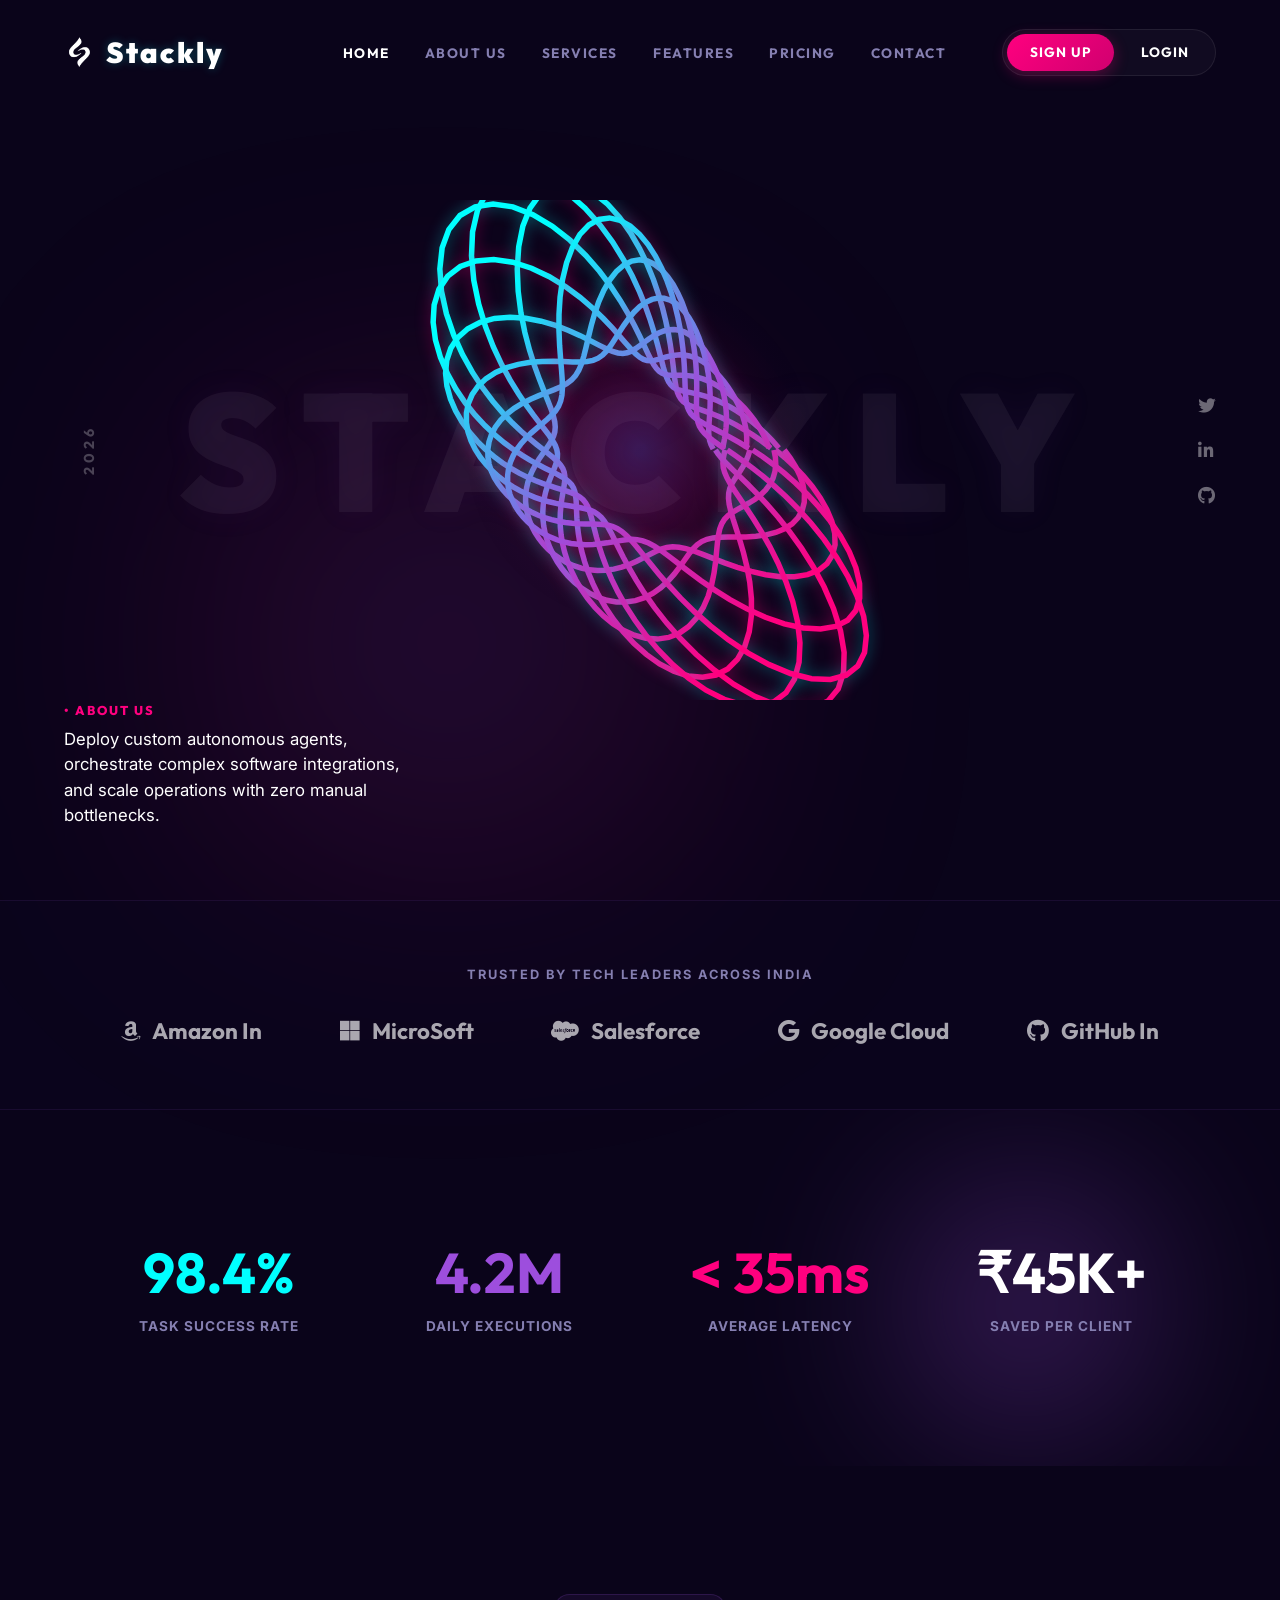
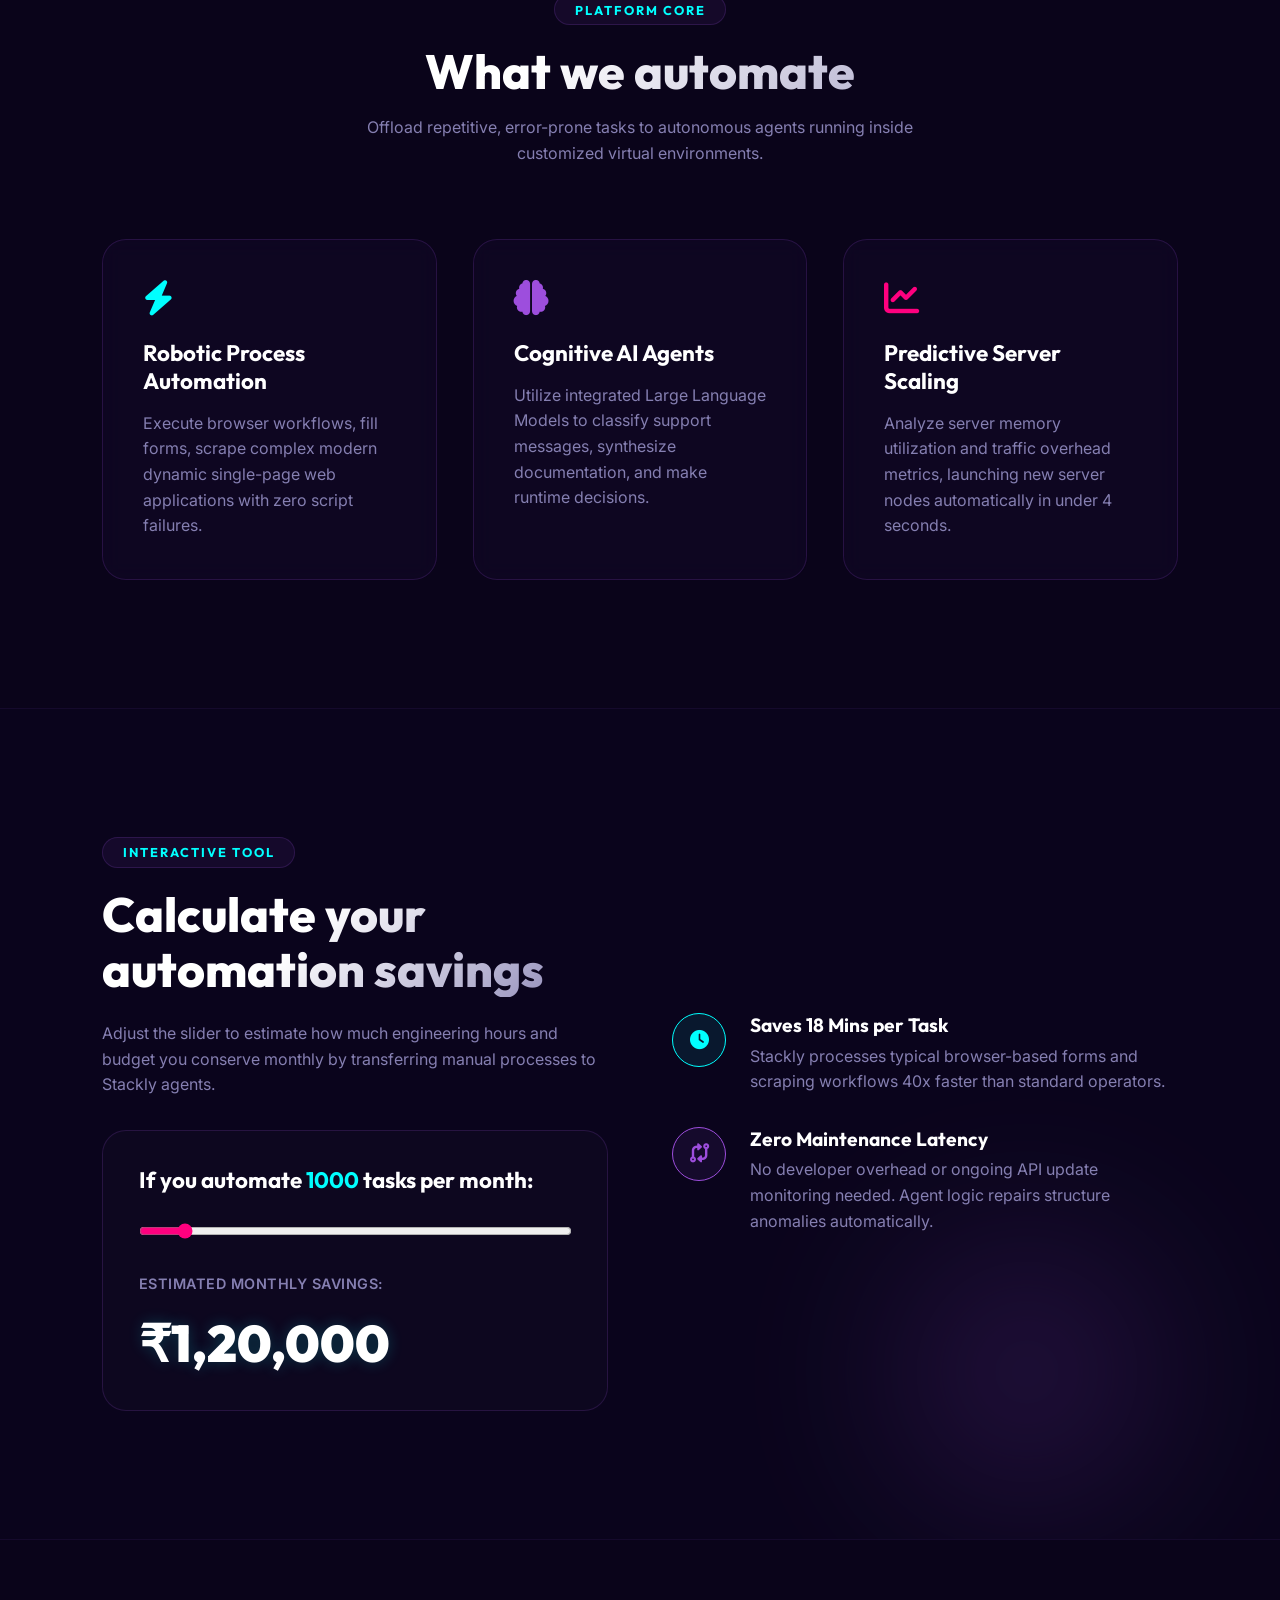
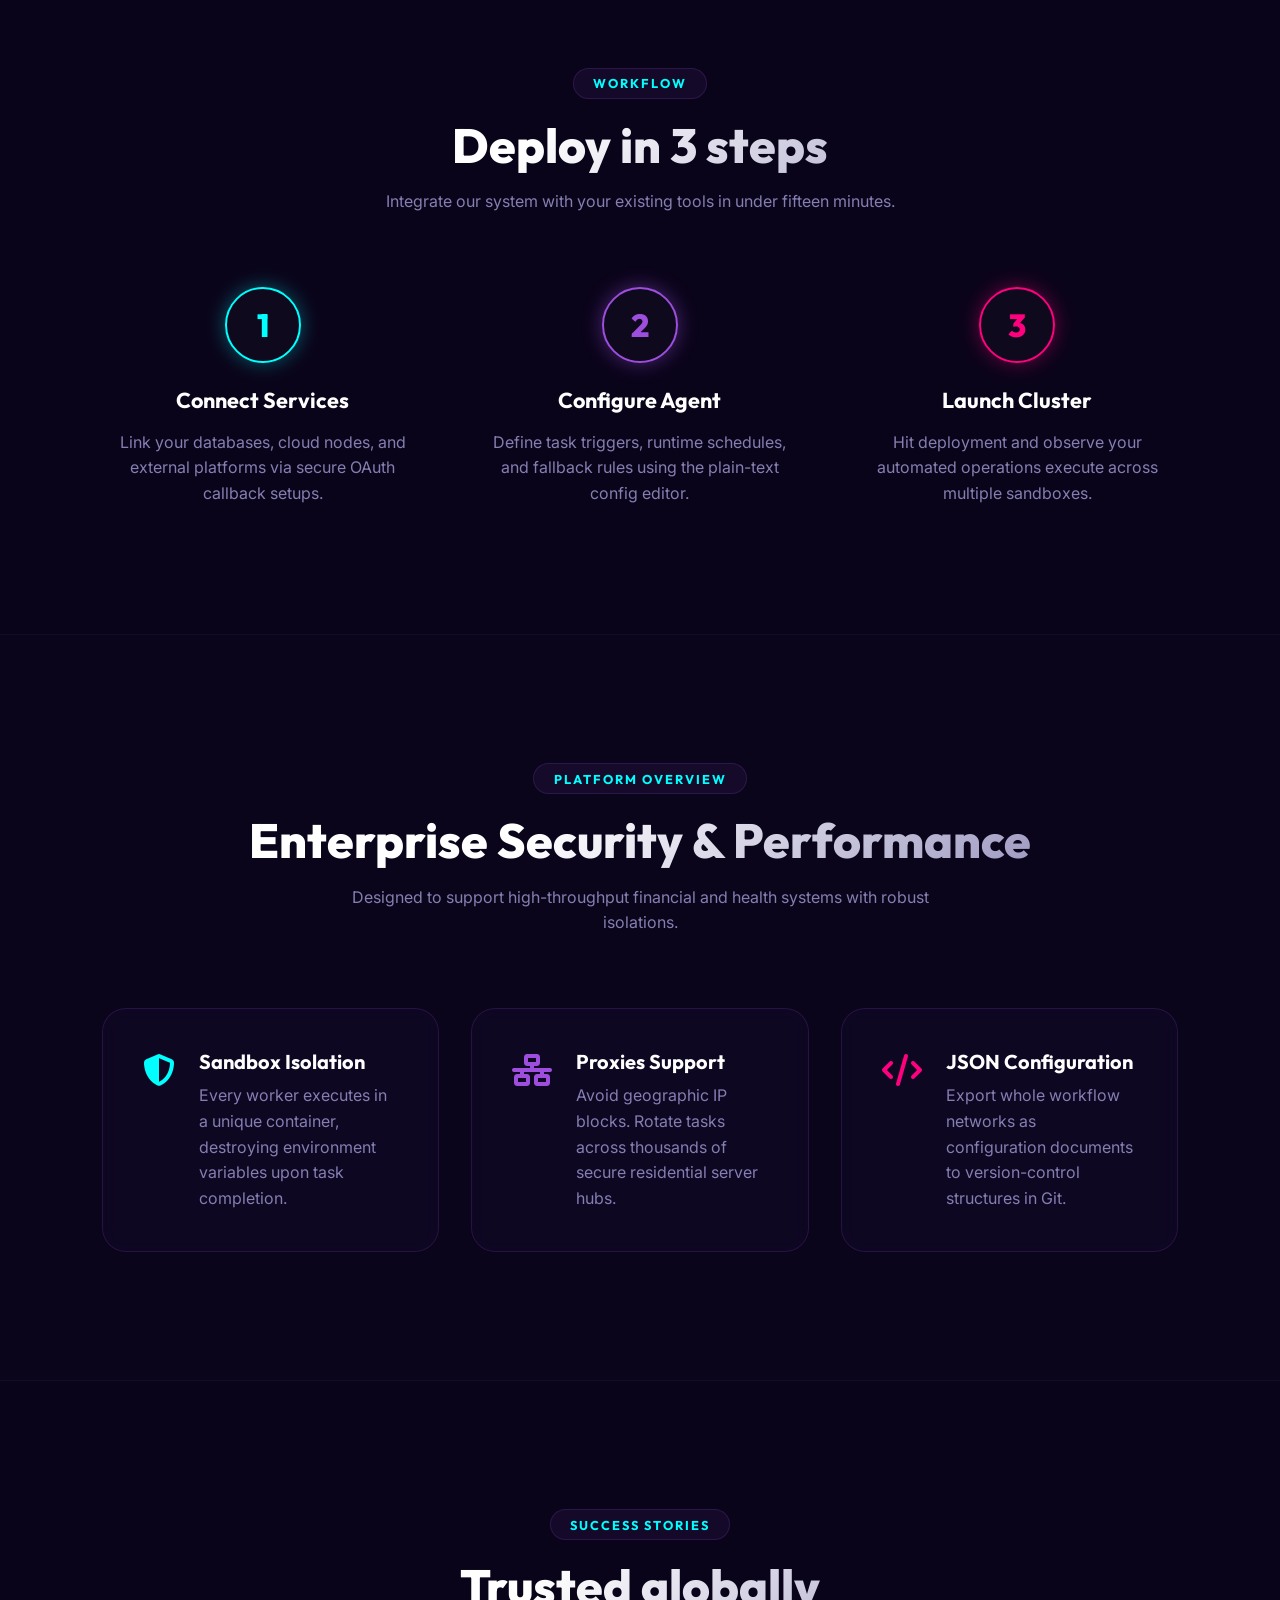
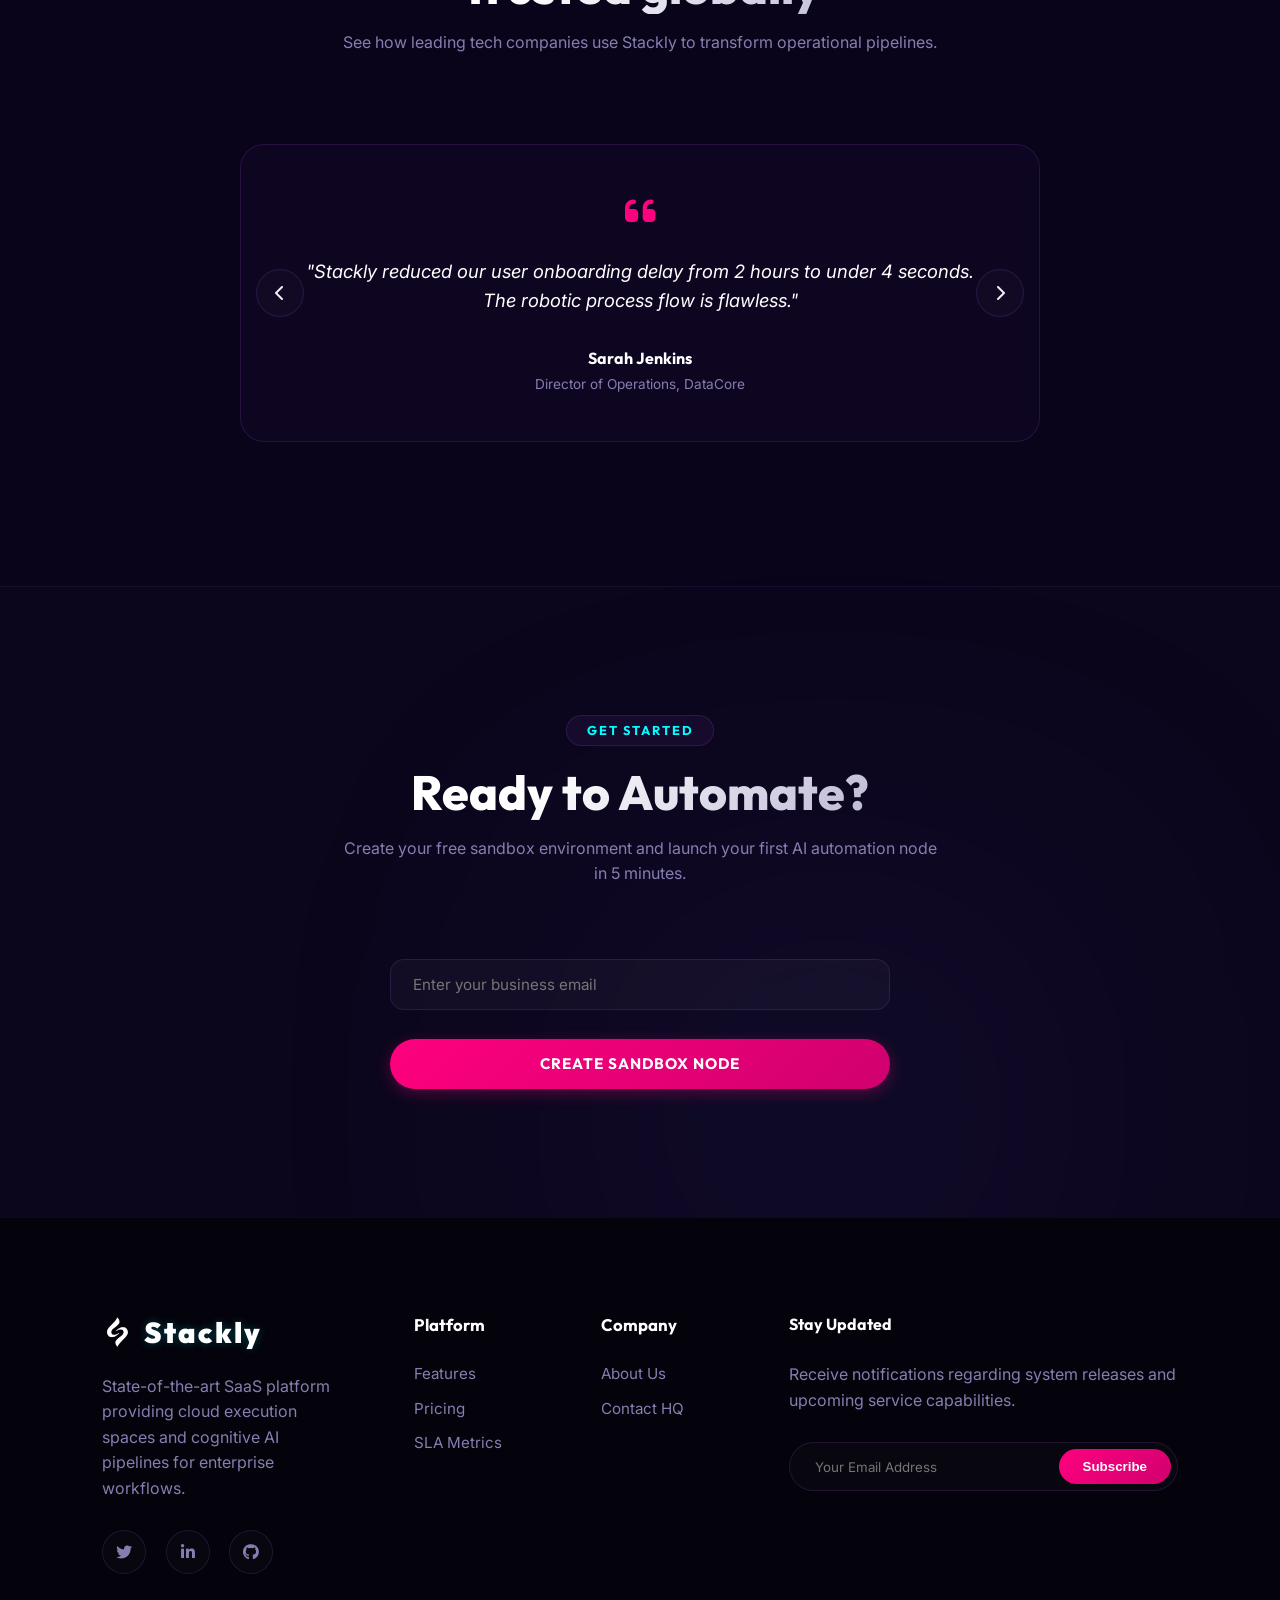
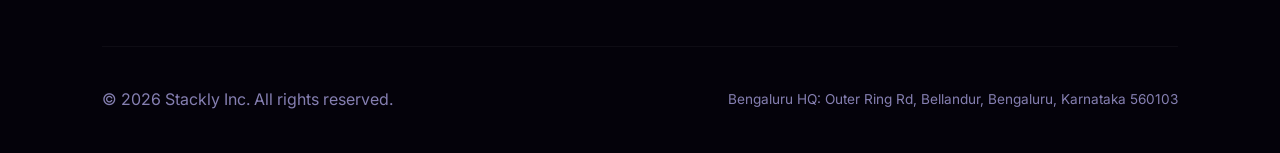
==== commit 501b93d2: "bug free" ====
--- a/index.html
+++ b/index.html
@@ -1,4 +1,4 @@
-<!DOCTYPE html>
+﻿<!DOCTYPE html>
 <html lang="en">
 <head>
     <meta charset="UTF-8">
@@ -13,7 +13,7 @@
     <!-- 1. Preloader Section -->
     <div id="preloader">
         <div class="loader-content">
-            <div class="loader-logo"><img src="images/logo.webp" alt="Logo"> Stack<span>ly</span></div>
+            <div class="loader-logo"><img src="images/logo.webp" alt="Logo"> Stackly</div>
             <div class="loader-spinner"></div>
         </div>
     </div>
@@ -22,8 +22,7 @@
     <header>
         <a href="index.html" class="logo">
             <img src="images/logo.webp" alt="Logo">
-            Stack<span>ly</span>
-        </a>
+            Stackly
         <nav>
             <ul class="nav-links">
                 <li><a href="index.html" class="active">Home</a></li>
@@ -272,13 +271,13 @@
             <div class="footer-info">
                 <a href="index.html" class="logo">
                     <img src="images/logo.webp" alt="Logo">
-                    Stack<span>ly</span>
+                    Stackly
                 </a>
                 <p>State-of-the-art SaaS platform providing cloud execution spaces and cognitive AI pipelines for enterprise workflows.</p>
                 <div class="social-icons">
-                    <a href="#"><i class="fa-brands fa-twitter"></i></a>
-                    <a href="#"><i class="fa-brands fa-linkedin-in"></i></a>
-                    <a href="#"><i class="fa-brands fa-github"></i></a>
+                    <a href="404.html"><i class="fa-brands fa-twitter"></i></a>
+                    <a href="404.html"><i class="fa-brands fa-linkedin-in"></i></a>
+                    <a href="404.html"><i class="fa-brands fa-github"></i></a>
                 </div>
             </div>
             <div class="footer-links">
